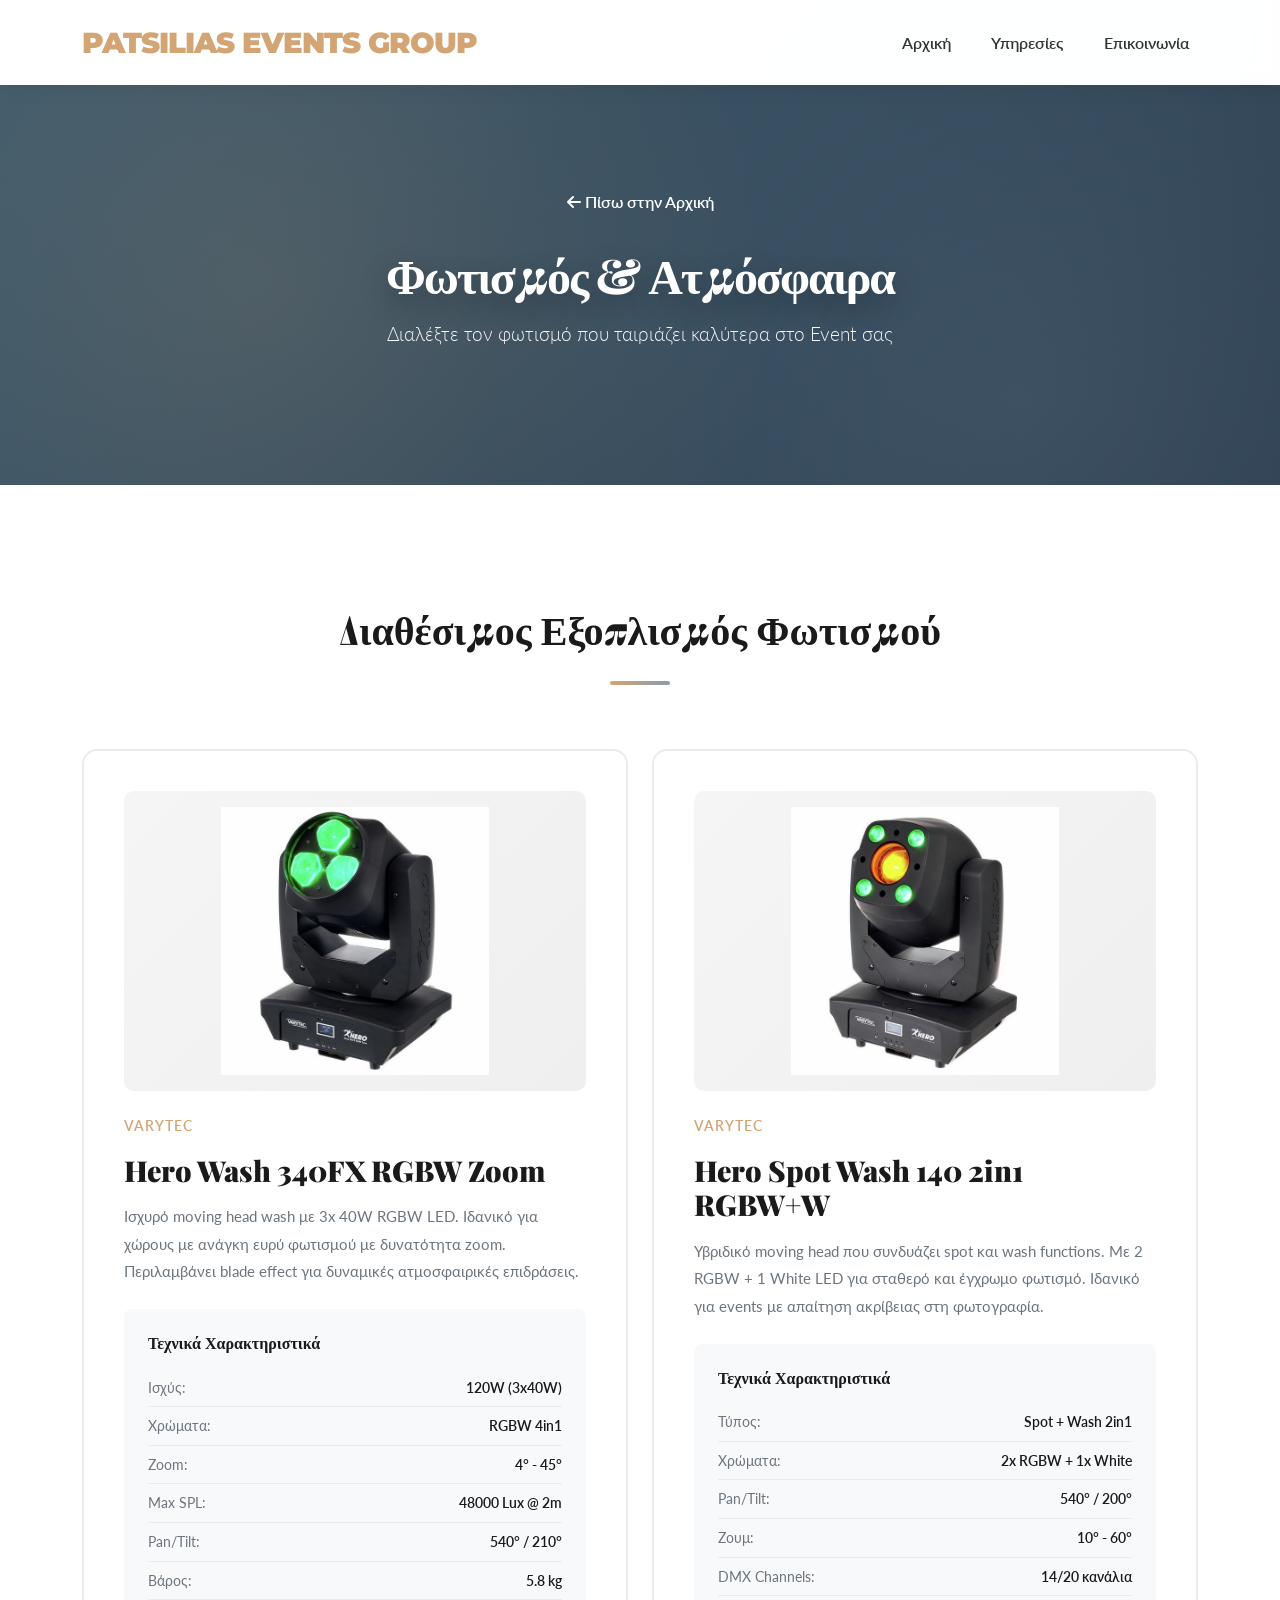
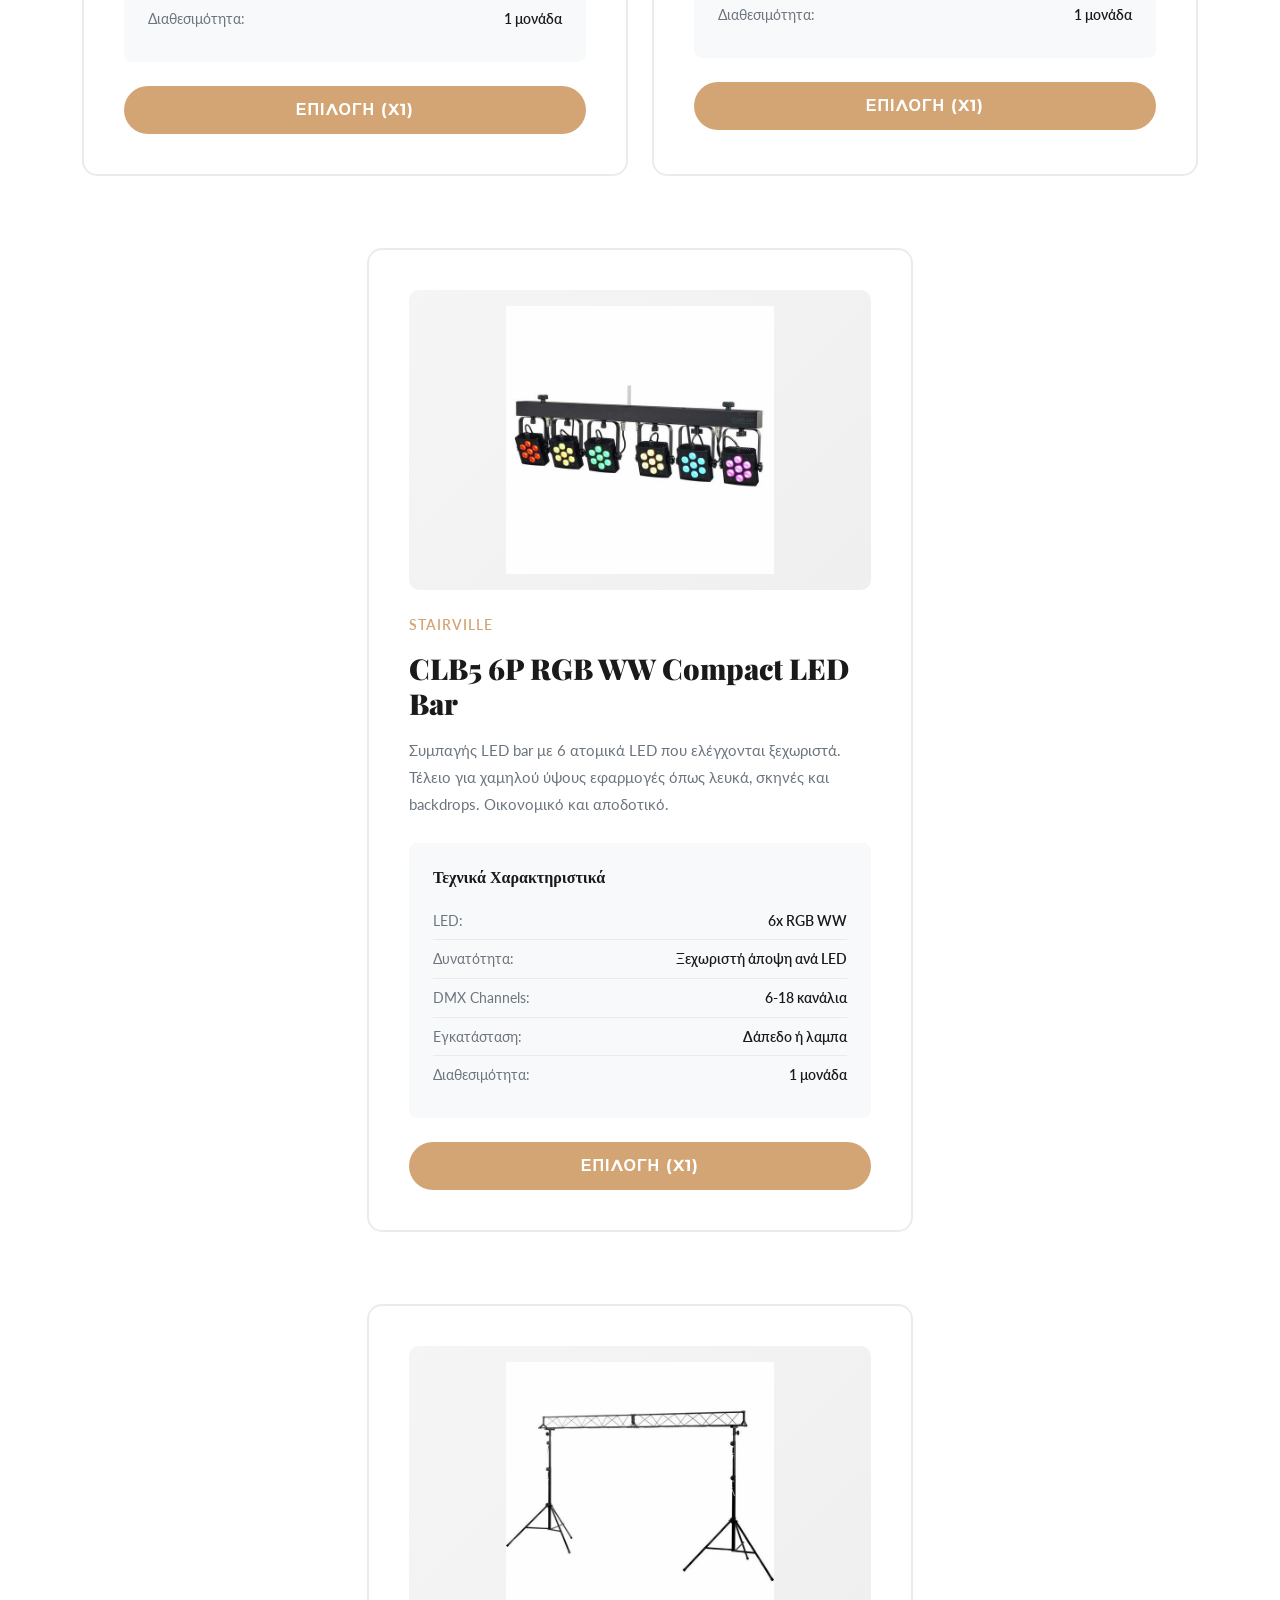
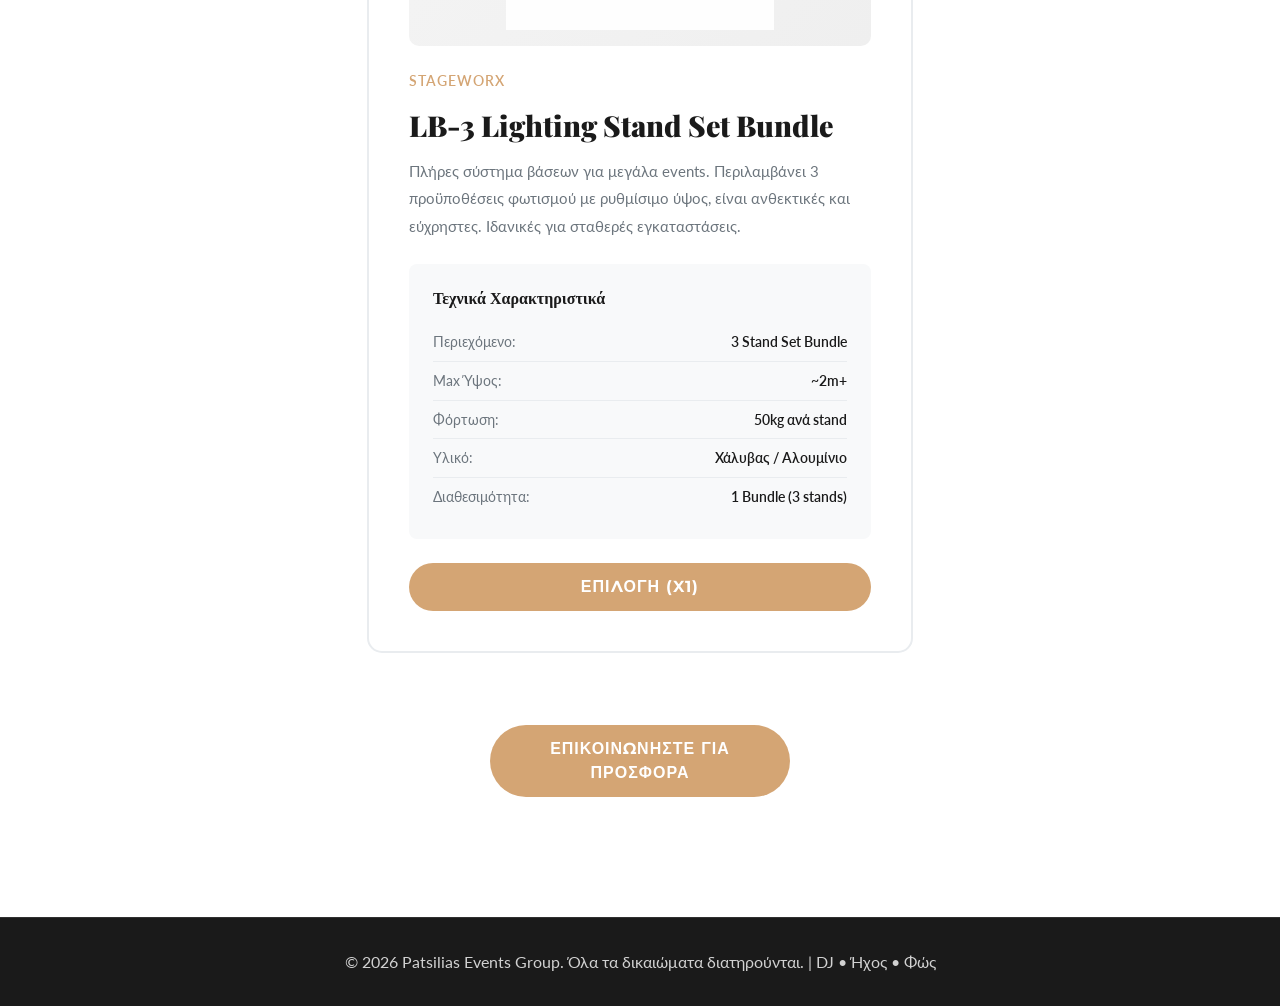
==== lighting_equipment.html @ 84f90153 "Add files via upload" ====
<!DOCTYPE html>
<html lang="el">
<head>
    <meta charset="UTF-8">
    <meta name="viewport" content="width=device-width, initial-scale=1.0">
    <meta name="referrer" content="strict-origin-when-cross-origin">
    <title>Φωτισμός & Ατμόσφαιρα - Patsilias Events Group</title>
    <link href="https://cdnjs.cloudflare.com/ajax/libs/bootstrap/5.3.0/css/bootstrap.min.css" rel="stylesheet">
    <link href="https://cdnjs.cloudflare.com/ajax/libs/font-awesome/6.4.0/css/all.min.css" rel="stylesheet">
    <link href="https://fonts.googleapis.com/css2?family=Playfair+Display:wght@700;900&family=Lato:wght@300;400;600;700&family=Montserrat:wght@600;700&display=swap" rel="stylesheet">
    <style>
        :root {
            --primary: #2c3e50;
            --secondary: #3d5a6c;
            --accent: #d4a574;
            --highlight: #8b9ba8;
            --dark: #1a1a1a;
            --light: #f5f5f5;
        }

        * {
            scroll-behavior: smooth;
        }

        body {
            font-family: 'Lato', sans-serif;
            background: linear-gradient(135deg, #f5f7fa 0%, #c3cfe2 100%);
        }

        h1, h2, h3, h4, h5, h6 {
            font-family: 'Playfair Display', serif;
            font-weight: 900;
        }

        .navbar-brand, .btn-primary-custom, .btn-secondary-custom, .submit-btn {
            font-family: 'Montserrat', sans-serif;
        }

        /* Header */
        .navbar {
            background: rgba(255, 255, 255, 0.95) !important;
            backdrop-filter: blur(10px);
            box-shadow: 0 2px 20px rgba(0, 0, 0, 0.08);
            padding: 1rem 0;
        }

        .navbar-brand {
            font-size: 1.8rem;
            font-weight: 900;
            color: #d4a574;
            letter-spacing: -1px;
        }

        .nav-link {
            font-weight: 600;
            position: relative;
            color: #333 !important;
            margin-left: 1.5rem;
            transition: all 0.3s ease;
        }

        .nav-link::after {
            content: '';
            position: absolute;
            bottom: -5px;
            left: 0;
            width: 0;
            height: 2px;
            background: #d4a574;
            transition: width 0.3s ease;
        }

        .nav-link:hover::after {
            width: 100%;
        }

        /* Hero Section */
        .hero {
            background: linear-gradient(135deg, #3d5a6c 0%, #2c3e50 100%);
            color: white;
            padding: 80px 0;
            position: relative;
            overflow: hidden;
            min-height: 400px;
            display: flex;
            align-items: center;
        }

        .hero::before {
            content: '';
            position: absolute;
            top: 0;
            left: 0;
            width: 100%;
            height: 100%;
            background: 
                radial-gradient(circle at 20% 50%, rgba(212, 165, 116, 0.15) 0%, transparent 50%),
                radial-gradient(circle at 80% 80%, rgba(139, 155, 168, 0.15) 0%, transparent 50%);
            z-index: 1;
        }

        .hero-content {
            position: relative;
            z-index: 2;
        }

        .hero h1 {
            font-size: 3rem;
            font-weight: 900;
            margin-bottom: 1rem;
            letter-spacing: -2px;
            text-shadow: 0 10px 30px rgba(0, 0, 0, 0.3);
            line-height: 1.2;
        }

        .hero p {
            font-size: 1.2rem;
            margin-bottom: 2rem;
            opacity: 0.95;
            font-weight: 300;
        }

        /* Equipment Section */
        .equipment-section {
            padding: 120px 0;
            background: white;
        }

        .section-title {
            text-align: center;
            font-size: 2.5rem;
            font-weight: 900;
            margin-bottom: 4rem;
            color: var(--dark);
            position: relative;
            padding-bottom: 2rem;
        }

        .section-title::after {
            content: '';
            width: 60px;
            height: 4px;
            background: linear-gradient(90deg, #d4a574, #8b9ba8);
            position: absolute;
            bottom: 0;
            left: 50%;
            transform: translateX(-50%);
            border-radius: 2px;
        }

        .equipment-card {
            background: white;
            border: 2px solid #e9ecef;
            border-radius: 15px;
            padding: 2.5rem;
            transition: all 0.3s ease;
            height: 100%;
            cursor: pointer;
            position: relative;
            overflow: hidden;
        }

        .equipment-card::before {
            content: '';
            position: absolute;
            top: -50%;
            right: -50%;
            width: 200px;
            height: 200px;
            background: radial-gradient(circle, rgba(212, 165, 116, 0.1) 0%, transparent 70%);
            border-radius: 50%;
            transition: all 0.3s ease;
        }

        .equipment-card:hover {
            transform: translateY(-10px);
            box-shadow: 0 20px 50px rgba(0, 0, 0, 0.15);
            border-color: #d4a574;
        }

        .equipment-card:hover::before {
            top: -25%;
            right: -25%;
        }

        .equipment-image {
            width: 100%;
            height: 300px;
            background: linear-gradient(135deg, #f5f5f5 0%, #efefef 100%);
            border-radius: 10px;
            margin-bottom: 1.5rem;
            display: flex;
            align-items: center;
            justify-content: center;
            font-size: 4rem;
            color: #d4a574;
        }

        .equipment-card h3 {
            font-size: 1.8rem;
            margin-bottom: 1rem;
            color: var(--dark);
        }

        .equipment-card .model {
            font-size: 0.9rem;
            color: #d4a574;
            font-weight: 600;
            margin-bottom: 1rem;
            text-transform: uppercase;
            letter-spacing: 1px;
        }

        .equipment-card p {
            color: #6c757d;
            line-height: 1.8;
            margin-bottom: 1.5rem;
            font-size: 0.95rem;
        }

        .specs {
            background: #f8f9fa;
            padding: 1.5rem;
            border-radius: 8px;
            margin-bottom: 1.5rem;
        }

        .specs h4 {
            font-size: 1rem;
            margin-bottom: 1rem;
            color: var(--dark);
        }

        .spec-item {
            display: flex;
            justify-content: space-between;
            padding: 0.5rem 0;
            border-bottom: 1px solid #e9ecef;
            font-size: 0.9rem;
        }

        .spec-item:last-child {
            border-bottom: none;
        }

        .spec-label {
            color: #6c757d;
        }

        .spec-value {
            font-weight: 600;
            color: var(--dark);
        }

        .select-btn {
            background: #d4a574;
            color: white !important;
            border: none;
            padding: 12px 30px;
            font-weight: 700;
            border-radius: 50px;
            text-transform: uppercase;
            letter-spacing: 1px;
            width: 100%;
            transition: all 0.3s ease;
            cursor: pointer;
            font-family: 'Montserrat', sans-serif;
            text-decoration: none;
            display: block;
            text-align: center;
        }

        .select-btn:hover {
            transform: translateY(-3px);
            box-shadow: 0 10px 30px rgba(212, 165, 116, 0.4);
            background: #c49360;
            color: white;
        }

        .selected {
            background: #2c3e50;
            color: white;
        }

        .selected:hover {
            background: #1a2534;
            box-shadow: 0 10px 30px rgba(44, 62, 80, 0.4);
        }

        /* Footer */
        footer {
            background: var(--dark);
            color: white;
            text-align: center;
            padding: 2rem 0;
            border-top: 1px solid rgba(255, 255, 255, 0.1);
        }

        footer p {
            opacity: 0.8;
            margin: 0;
        }

        /* Back Button */
        .back-btn {
            display: inline-block;
            color: white;
            text-decoration: none;
            margin-bottom: 2rem;
            font-weight: 600;
            transition: all 0.3s ease;
        }

        .back-btn:hover {
            color: #d4a574;
        }

        .selected-equipment {
            background: #f0f7ff;
            border-left: 4px solid #d4a574;
            padding: 1.5rem;
            border-radius: 8px;
            margin-top: 3rem;
            display: none;
        }

        .selected-equipment.show {
            display: block;
        }

        @media (max-width: 768px) {
            .hero h1 {
                font-size: 2rem;
            }

            .section-title {
                font-size: 2rem;
            }

            .equipment-section {
                padding: 60px 0;
            }
        }
    </style>
</head>
<body>
    <!-- Navigation -->
    <nav class="navbar navbar-expand-lg navbar-light sticky-top">
        <div class="container">
            <a class="navbar-brand" href="patsilias_events_bootstrap.html">PATSILIAS EVENTS GROUP</a>
            <button class="navbar-toggler" type="button" data-bs-toggle="collapse" data-bs-target="#navbarNav">
                <span class="navbar-toggler-icon"></span>
            </button>
            <div class="collapse navbar-collapse" id="navbarNav">
                <ul class="navbar-nav ms-auto">
                    <li class="nav-item">
                        <a class="nav-link" href="patsilias_events_bootstrap.html">Αρχική</a>
                    </li>
                    <li class="nav-item">
                        <a class="nav-link" href="patsilias_events_bootstrap.html#services">Υπηρεσίες</a>
                    </li>
                    <li class="nav-item">
                        <a class="nav-link" href="patsilias_events_bootstrap.html#contact">Επικοινωνία</a>
                    </li>
                </ul>
            </div>
        </div>
    </nav>

    <!-- Hero Section -->
    <section class="hero">
        <div class="container">
            <div class="row align-items-center">
                <div class="col-lg-8 mx-auto hero-content text-center">
                    <a href="patsilias_events_bootstrap.html" class="back-btn">
                        <i class="fas fa-arrow-left"></i> Πίσω στην Αρχική
                    </a>
                    <h1>Φωτισμός & Ατμόσφαιρα</h1>
                    <p>Διαλέξτε τον φωτισμό που ταιριάζει καλύτερα στο Event σας</p>
                </div>
            </div>
        </div>
    </section>

    <!-- Equipment Section -->
    <section class="equipment-section">
        <div class="container">
            <h2 class="section-title">Διαθέσιμος Εξοπλισμός Φωτισμού</h2>
            
            <div class="row">
                <!-- Varytec Hero Wash 340FX -->
                <div class="col-md-6 col-lg-6 mb-4">
                    <div class="equipment-card">
                        <img src="varytec-hero-wash-340fx.jpg" alt="Varytec Hero Wash 340FX RGBW Zoom" style="width: 100%; height: 300px; object-fit: contain; background: linear-gradient(135deg, #f5f5f5 0%, #efefef 100%); border-radius: 10px; margin-bottom: 1.5rem; padding: 1rem; display: flex; align-items: center; justify-content: center;">
                        <div class="model">Varytec</div>
                        <h3>Hero Wash 340FX RGBW Zoom</h3>
                        <p>Ισχυρό moving head wash με 3x 40W RGBW LED. Ιδανικό για χώρους με ανάγκη ευρύ φωτισμού με δυνατότητα zoom. Περιλαμβάνει blade effect για δυναμικές ατμοσφαιρικές επιδράσεις.</p>
                        
                        <div class="specs">
                            <h4>Τεχνικά Χαρακτηριστικά</h4>
                            <div class="spec-item">
                                <span class="spec-label">Ισχύς:</span>
                                <span class="spec-value">120W (3x40W)</span>
                            </div>
                            <div class="spec-item">
                                <span class="spec-label">Χρώματα:</span>
                                <span class="spec-value">RGBW 4in1</span>
                            </div>
                            <div class="spec-item">
                                <span class="spec-label">Zoom:</span>
                                <span class="spec-value">4° - 45°</span>
                            </div>
                            <div class="spec-item">
                                <span class="spec-label">Max SPL:</span>
                                <span class="spec-value">48000 Lux @ 2m</span>
                            </div>
                            <div class="spec-item">
                                <span class="spec-label">Pan/Tilt:</span>
                                <span class="spec-value">540° / 210°</span>
                            </div>
                            <div class="spec-item">
                                <span class="spec-label">Βάρος:</span>
                                <span class="spec-value">5.8 kg</span>
                            </div>
                            <div class="spec-item">
                                <span class="spec-label">Διαθεσιμότητα:</span>
                                <span class="spec-value">1 μονάδα</span>
                            </div>
                        </div>
                        
                        <button class="select-btn equipment-select" data-equipment="Varytec Hero Wash 340FX RGBW Zoom" data-quantity="1">
                            Επιλογή (x1)
                        </button>
                    </div>
                </div>

                <!-- Varytec Hero Spot Wash 140 -->
                <div class="col-md-6 col-lg-6 mb-4">
                    <div class="equipment-card">
                        <img src="varytec-hero-spot-wash-140.jpg" alt="Varytec Hero Spot Wash 140 2in1 RGBW+W" style="width: 100%; height: 300px; object-fit: contain; background: linear-gradient(135deg, #f5f5f5 0%, #efefef 100%); border-radius: 10px; margin-bottom: 1.5rem; padding: 1rem; display: flex; align-items: center; justify-content: center;">
                        <div class="model">Varytec</div>
                        <h3>Hero Spot Wash 140 2in1 RGBW+W</h3>
                        <p>Υβριδικό moving head που συνδυάζει spot και wash functions. Με 2 RGBW + 1 White LED για σταθερό και έγχρωμο φωτισμό. Ιδανικό για events με απαίτηση ακρίβειας στη φωτογραφία.</p>
                        
                        <div class="specs">
                            <h4>Τεχνικά Χαρακτηριστικά</h4>
                            <div class="spec-item">
                                <span class="spec-label">Τύπος:</span>
                                <span class="spec-value">Spot + Wash 2in1</span>
                            </div>
                            <div class="spec-item">
                                <span class="spec-label">Χρώματα:</span>
                                <span class="spec-value">2x RGBW + 1x White</span>
                            </div>
                            <div class="spec-item">
                                <span class="spec-label">Pan/Tilt:</span>
                                <span class="spec-value">540° / 200°</span>
                            </div>
                            <div class="spec-item">
                                <span class="spec-label">Ζουμ:</span>
                                <span class="spec-value">10° - 60°</span>
                            </div>
                            <div class="spec-item">
                                <span class="spec-label">DMX Channels:</span>
                                <span class="spec-value">14/20 κανάλια</span>
                            </div>
                            <div class="spec-item">
                                <span class="spec-label">Διαθεσιμότητα:</span>
                                <span class="spec-value">1 μονάδα</span>
                            </div>
                        </div>
                        
                        <button class="select-btn equipment-select" data-equipment="Varytec Hero Spot Wash 140 2in1 RGBW+W" data-quantity="1">
                            Επιλογή (x1)
                        </button>
                    </div>
                </div>
            </div>

            <!-- LED Bar -->
            <div class="row mt-5">
                <div class="col-md-6 col-lg-6 mb-4 mx-auto">
                    <div class="equipment-card">
                        <img src="stairville-clb5-led-bar.jpg" alt="Stairville CLB5 6P RGB WW Compact LED Bar" style="width: 100%; height: 300px; object-fit: contain; background: linear-gradient(135deg, #f5f5f5 0%, #efefef 100%); border-radius: 10px; margin-bottom: 1.5rem; padding: 1rem; display: flex; align-items: center; justify-content: center;">
                        <div class="model">Stairville</div>
                        <h3>CLB5 6P RGB WW Compact LED Bar</h3>
                        <p>Συμπαγής LED bar με 6 ατομικά LED που ελέγχονται ξεχωριστά. Τέλειο για χαμηλού ύψους εφαρμογές όπως λευκά, σκηνές και backdrops. Οικονομικό και αποδοτικό.</p>
                        
                        <div class="specs">
                            <h4>Τεχνικά Χαρακτηριστικά</h4>
                            <div class="spec-item">
                                <span class="spec-label">LED:</span>
                                <span class="spec-value">6x RGB WW</span>
                            </div>
                            <div class="spec-item">
                                <span class="spec-label">Δυνατότητα:</span>
                                <span class="spec-value">Ξεχωριστή άποψη ανά LED</span>
                            </div>
                            <div class="spec-item">
                                <span class="spec-label">DMX Channels:</span>
                                <span class="spec-value">6-18 κανάλια</span>
                            </div>
                            <div class="spec-item">
                                <span class="spec-label">Εγκατάσταση:</span>
                                <span class="spec-value">Δάπεδο ή λαμπα</span>
                            </div>
                            <div class="spec-item">
                                <span class="spec-label">Διαθεσιμότητα:</span>
                                <span class="spec-value">1 μονάδα</span>
                            </div>
                        </div>
                        
                        <button class="select-btn equipment-select" data-equipment="Stairville CLB5 6P RGB WW Compact LED Bar" data-quantity="1">
                            Επιλογή (x1)
                        </button>
                    </div>
                </div>
            </div>

            <!-- Lighting Stand -->
            <div class="row mt-5">
                <div class="col-md-6 col-lg-6 mb-4 mx-auto">
                    <div class="equipment-card">
                        <img src="stageworx-lb3-lighting-stand.jpg" alt="Stageworx LB-3 Lighting Stand Set Bundle" style="width: 100%; height: 300px; object-fit: contain; background: linear-gradient(135deg, #f5f5f5 0%, #efefef 100%); border-radius: 10px; margin-bottom: 1.5rem; padding: 1rem; display: flex; align-items: center; justify-content: center;">
                        <div class="model">Stageworx</div>
                        <h3>LB-3 Lighting Stand Set Bundle</h3>
                        <p>Πλήρες σύστημα βάσεων για μεγάλα events. Περιλαμβάνει 3 προϋποθέσεις φωτισμού με ρυθμίσιμο ύψος, είναι ανθεκτικές και εύχρηστες. Ιδανικές για σταθερές εγκαταστάσεις.</p>
                        
                        <div class="specs">
                            <h4>Τεχνικά Χαρακτηριστικά</h4>
                            <div class="spec-item">
                                <span class="spec-label">Περιεχόμενο:</span>
                                <span class="spec-value">3 Stand Set Bundle</span>
                            </div>
                            <div class="spec-item">
                                <span class="spec-label">Max Ύψος:</span>
                                <span class="spec-value">~2m+</span>
                            </div>
                            <div class="spec-item">
                                <span class="spec-label">Φόρτωση:</span>
                                <span class="spec-value">50kg ανά stand</span>
                            </div>
                            <div class="spec-item">
                                <span class="spec-label">Υλικό:</span>
                                <span class="spec-value">Χάλυβας / Αλουμίνιο</span>
                            </div>
                            <div class="spec-item">
                                <span class="spec-label">Διαθεσιμότητα:</span>
                                <span class="spec-value">1 Bundle (3 stands)</span>
                            </div>
                        </div>
                        
                        <button class="select-btn equipment-select" data-equipment="Stageworx LB-3 Lighting Stand Set Bundle" data-quantity="1">
                            Επιλογή (x1)
                        </button>
                    </div>
                </div>
            </div>

            <!-- Selected Equipment Summary -->
            <div class="selected-equipment" id="selectedEquipmentBox">
                <h4>Επιλεγμένος Εξοπλισμός:</h4>
                <div id="selectedList"></div>
                <p class="mt-3 mb-0" style="font-size: 0.9rem; opacity: 0.8;">
                    💡 Έχετε επιλέξει τον εξοπλισμό φωτισμού σας. Επικοινωνήστε μαζί μας για περισσότερες λεπτομέρειες και προσφορά.
                </p>
            </div>

            <div class="text-center mt-5">
                <a href="patsilias_events_bootstrap.html#contact" class="select-btn" style="max-width: 300px; margin: 0 auto;">
                    Επικοινωνήστε για Προσφορά
                </a>
            </div>
        </div>
    </section>

    <!-- Footer -->
    <footer>
        <div class="container">
            <p>&copy; 2026 Patsilias Events Group. Όλα τα δικαιώματα διατηρούνται. | DJ • Ήχος • Φώς</p>
        </div>
    </footer>

    <script src="https://cdnjs.cloudflare.com/ajax/libs/bootstrap/5.3.0/js/bootstrap.bundle.min.js"></script>
    <script>
        const selectedEquipment = {};
        const selectedBox = document.getElementById('selectedEquipmentBox');
        const selectedList = document.getElementById('selectedList');

        document.querySelectorAll('.equipment-select').forEach(button => {
            button.addEventListener('click', function() {
                const equipment = this.getAttribute('data-equipment');
                const quantity = this.getAttribute('data-quantity');

                if (selectedEquipment[equipment]) {
                    delete selectedEquipment[equipment];
                    this.classList.remove('selected');
                } else {
                    selectedEquipment[equipment] = quantity;
                    this.classList.add('selected');
                }

                updateSelectedList();
            });
        });

        function updateSelectedList() {
            if (Object.keys(selectedEquipment).length === 0) {
                selectedBox.classList.remove('show');
                return;
            }

            selectedBox.classList.add('show');
            selectedList.innerHTML = Object.keys(selectedEquipment)
                .map(equipment => `<p style="margin: 0.5rem 0;">✓ ${equipment} (x${selectedEquipment[equipment]})</p>`)
                .join('');
        }
    </script>
</body>
</html>
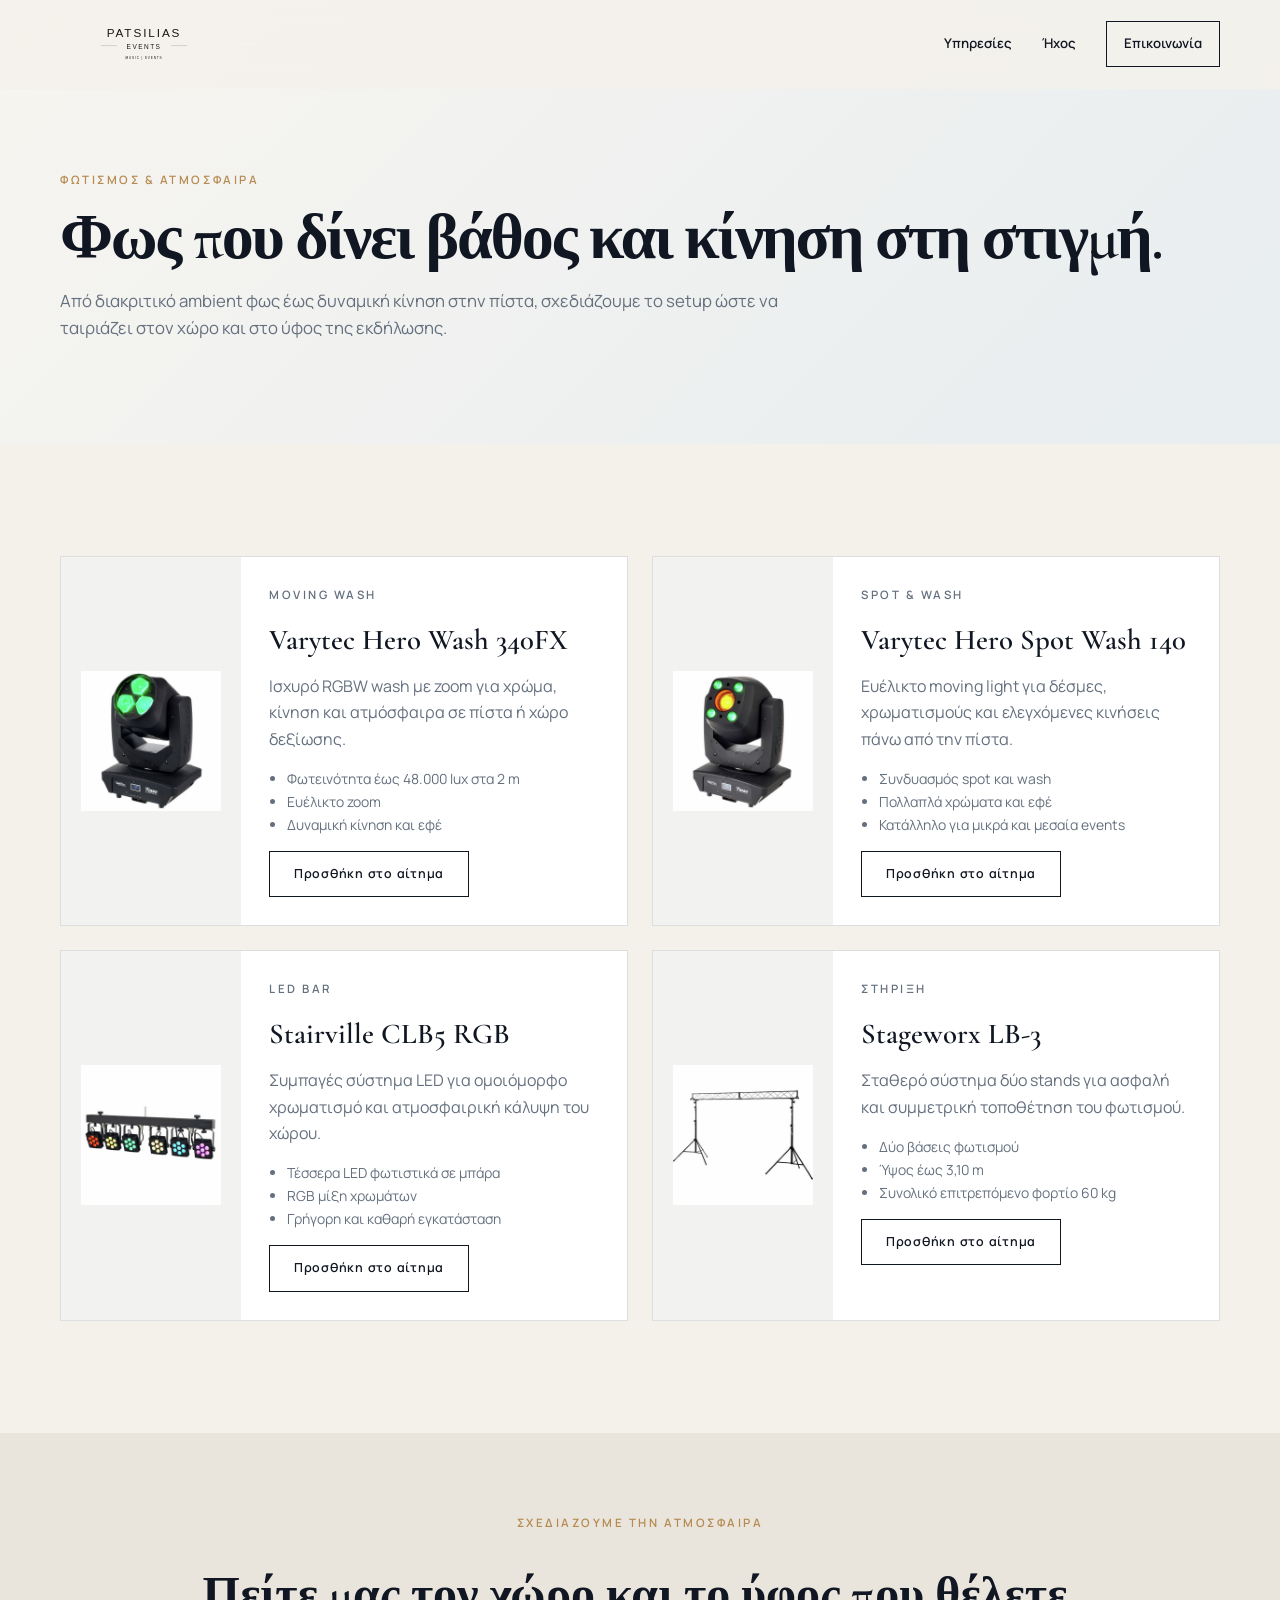
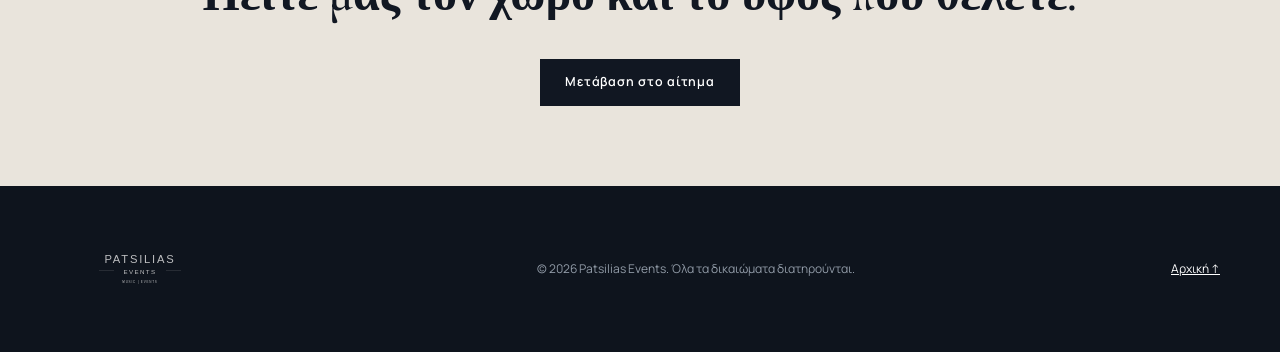
==== commit 7c40b6e5: "Restore redesigned production site" ====
--- a/lighting_equipment.html
+++ b/lighting_equipment.html
@@ -1,620 +1,12 @@
-<!DOCTYPE html>
-<html lang="el">
-<head>
-    <meta charset="UTF-8">
-    <meta name="viewport" content="width=device-width, initial-scale=1.0">
-    <meta name="referrer" content="strict-origin-when-cross-origin">
-    <title>Φωτισμός & Ατμόσφαιρα - Patsilias Events Group</title>
-    <link href="https://cdnjs.cloudflare.com/ajax/libs/bootstrap/5.3.0/css/bootstrap.min.css" rel="stylesheet">
-    <link href="https://cdnjs.cloudflare.com/ajax/libs/font-awesome/6.4.0/css/all.min.css" rel="stylesheet">
-    <link href="https://fonts.googleapis.com/css2?family=Playfair+Display:wght@700;900&family=Lato:wght@300;400;600;700&family=Montserrat:wght@600;700&display=swap" rel="stylesheet">
-    <style>
-        :root {
-            --primary: #2c3e50;
-            --secondary: #3d5a6c;
-            --accent: #d4a574;
-            --highlight: #8b9ba8;
-            --dark: #1a1a1a;
-            --light: #f5f5f5;
-        }
-
-        * {
-            scroll-behavior: smooth;
-        }
-
-        body {
-            font-family: 'Lato', sans-serif;
-            background: linear-gradient(135deg, #f5f7fa 0%, #c3cfe2 100%);
-        }
-
-        h1, h2, h3, h4, h5, h6 {
-            font-family: 'Playfair Display', serif;
-            font-weight: 900;
-        }
-
-        .navbar-brand, .btn-primary-custom, .btn-secondary-custom, .submit-btn {
-            font-family: 'Montserrat', sans-serif;
-        }
-
-        /* Header */
-        .navbar {
-            background: rgba(255, 255, 255, 0.95) !important;
-            backdrop-filter: blur(10px);
-            box-shadow: 0 2px 20px rgba(0, 0, 0, 0.08);
-            padding: 1rem 0;
-        }
-
-        .navbar-brand {
-            font-size: 1.8rem;
-            font-weight: 900;
-            color: #d4a574;
-            letter-spacing: -1px;
-        }
-
-        .nav-link {
-            font-weight: 600;
-            position: relative;
-            color: #333 !important;
-            margin-left: 1.5rem;
-            transition: all 0.3s ease;
-        }
-
-        .nav-link::after {
-            content: '';
-            position: absolute;
-            bottom: -5px;
-            left: 0;
-            width: 0;
-            height: 2px;
-            background: #d4a574;
-            transition: width 0.3s ease;
-        }
-
-        .nav-link:hover::after {
-            width: 100%;
-        }
-
-        /* Hero Section */
-        .hero {
-            background: linear-gradient(135deg, #3d5a6c 0%, #2c3e50 100%);
-            color: white;
-            padding: 80px 0;
-            position: relative;
-            overflow: hidden;
-            min-height: 400px;
-            display: flex;
-            align-items: center;
-        }
-
-        .hero::before {
-            content: '';
-            position: absolute;
-            top: 0;
-            left: 0;
-            width: 100%;
-            height: 100%;
-            background: 
-                radial-gradient(circle at 20% 50%, rgba(212, 165, 116, 0.15) 0%, transparent 50%),
-                radial-gradient(circle at 80% 80%, rgba(139, 155, 168, 0.15) 0%, transparent 50%);
-            z-index: 1;
-        }
-
-        .hero-content {
-            position: relative;
-            z-index: 2;
-        }
-
-        .hero h1 {
-            font-size: 3rem;
-            font-weight: 900;
-            margin-bottom: 1rem;
-            letter-spacing: -2px;
-            text-shadow: 0 10px 30px rgba(0, 0, 0, 0.3);
-            line-height: 1.2;
-        }
-
-        .hero p {
-            font-size: 1.2rem;
-            margin-bottom: 2rem;
-            opacity: 0.95;
-            font-weight: 300;
-        }
-
-        /* Equipment Section */
-        .equipment-section {
-            padding: 120px 0;
-            background: white;
-        }
-
-        .section-title {
-            text-align: center;
-            font-size: 2.5rem;
-            font-weight: 900;
-            margin-bottom: 4rem;
-            color: var(--dark);
-            position: relative;
-            padding-bottom: 2rem;
-        }
-
-        .section-title::after {
-            content: '';
-            width: 60px;
-            height: 4px;
-            background: linear-gradient(90deg, #d4a574, #8b9ba8);
-            position: absolute;
-            bottom: 0;
-            left: 50%;
-            transform: translateX(-50%);
-            border-radius: 2px;
-        }
-
-        .equipment-card {
-            background: white;
-            border: 2px solid #e9ecef;
-            border-radius: 15px;
-            padding: 2.5rem;
-            transition: all 0.3s ease;
-            height: 100%;
-            cursor: pointer;
-            position: relative;
-            overflow: hidden;
-        }
-
-        .equipment-card::before {
-            content: '';
-            position: absolute;
-            top: -50%;
-            right: -50%;
-            width: 200px;
-            height: 200px;
-            background: radial-gradient(circle, rgba(212, 165, 116, 0.1) 0%, transparent 70%);
-            border-radius: 50%;
-            transition: all 0.3s ease;
-        }
-
-        .equipment-card:hover {
-            transform: translateY(-10px);
-            box-shadow: 0 20px 50px rgba(0, 0, 0, 0.15);
-            border-color: #d4a574;
-        }
-
-        .equipment-card:hover::before {
-            top: -25%;
-            right: -25%;
-        }
-
-        .equipment-image {
-            width: 100%;
-            height: 300px;
-            background: linear-gradient(135deg, #f5f5f5 0%, #efefef 100%);
-            border-radius: 10px;
-            margin-bottom: 1.5rem;
-            display: flex;
-            align-items: center;
-            justify-content: center;
-            font-size: 4rem;
-            color: #d4a574;
-        }
-
-        .equipment-card h3 {
-            font-size: 1.8rem;
-            margin-bottom: 1rem;
-            color: var(--dark);
-        }
-
-        .equipment-card .model {
-            font-size: 0.9rem;
-            color: #d4a574;
-            font-weight: 600;
-            margin-bottom: 1rem;
-            text-transform: uppercase;
-            letter-spacing: 1px;
-        }
-
-        .equipment-card p {
-            color: #6c757d;
-            line-height: 1.8;
-            margin-bottom: 1.5rem;
-            font-size: 0.95rem;
-        }
-
-        .specs {
-            background: #f8f9fa;
-            padding: 1.5rem;
-            border-radius: 8px;
-            margin-bottom: 1.5rem;
-        }
-
-        .specs h4 {
-            font-size: 1rem;
-            margin-bottom: 1rem;
-            color: var(--dark);
-        }
-
-        .spec-item {
-            display: flex;
-            justify-content: space-between;
-            padding: 0.5rem 0;
-            border-bottom: 1px solid #e9ecef;
-            font-size: 0.9rem;
-        }
-
-        .spec-item:last-child {
-            border-bottom: none;
-        }
-
-        .spec-label {
-            color: #6c757d;
-        }
-
-        .spec-value {
-            font-weight: 600;
-            color: var(--dark);
-        }
-
-        .select-btn {
-            background: #d4a574;
-            color: white !important;
-            border: none;
-            padding: 12px 30px;
-            font-weight: 700;
-            border-radius: 50px;
-            text-transform: uppercase;
-            letter-spacing: 1px;
-            width: 100%;
-            transition: all 0.3s ease;
-            cursor: pointer;
-            font-family: 'Montserrat', sans-serif;
-            text-decoration: none;
-            display: block;
-            text-align: center;
-        }
-
-        .select-btn:hover {
-            transform: translateY(-3px);
-            box-shadow: 0 10px 30px rgba(212, 165, 116, 0.4);
-            background: #c49360;
-            color: white;
-        }
-
-        .selected {
-            background: #2c3e50;
-            color: white;
-        }
-
-        .selected:hover {
-            background: #1a2534;
-            box-shadow: 0 10px 30px rgba(44, 62, 80, 0.4);
-        }
-
-        /* Footer */
-        footer {
-            background: var(--dark);
-            color: white;
-            text-align: center;
-            padding: 2rem 0;
-            border-top: 1px solid rgba(255, 255, 255, 0.1);
-        }
-
-        footer p {
-            opacity: 0.8;
-            margin: 0;
-        }
-
-        /* Back Button */
-        .back-btn {
-            display: inline-block;
-            color: white;
-            text-decoration: none;
-            margin-bottom: 2rem;
-            font-weight: 600;
-            transition: all 0.3s ease;
-        }
-
-        .back-btn:hover {
-            color: #d4a574;
-        }
-
-        .selected-equipment {
-            background: #f0f7ff;
-            border-left: 4px solid #d4a574;
-            padding: 1.5rem;
-            border-radius: 8px;
-            margin-top: 3rem;
-            display: none;
-        }
-
-        .selected-equipment.show {
-            display: block;
-        }
-
-        @media (max-width: 768px) {
-            .hero h1 {
-                font-size: 2rem;
-            }
-
-            .section-title {
-                font-size: 2rem;
-            }
-
-            .equipment-section {
-                padding: 60px 0;
-            }
-        }
-    </style>
-</head>
-<body>
-    <!-- Navigation -->
-    <nav class="navbar navbar-expand-lg navbar-light sticky-top">
-        <div class="container">
-            <a class="navbar-brand" href="patsilias_events_bootstrap.html">PATSILIAS EVENTS GROUP</a>
-            <button class="navbar-toggler" type="button" data-bs-toggle="collapse" data-bs-target="#navbarNav">
-                <span class="navbar-toggler-icon"></span>
-            </button>
-            <div class="collapse navbar-collapse" id="navbarNav">
-                <ul class="navbar-nav ms-auto">
-                    <li class="nav-item">
-                        <a class="nav-link" href="patsilias_events_bootstrap.html">Αρχική</a>
-                    </li>
-                    <li class="nav-item">
-                        <a class="nav-link" href="patsilias_events_bootstrap.html#services">Υπηρεσίες</a>
-                    </li>
-                    <li class="nav-item">
-                        <a class="nav-link" href="patsilias_events_bootstrap.html#contact">Επικοινωνία</a>
-                    </li>
-                </ul>
-            </div>
-        </div>
-    </nav>
-
-    <!-- Hero Section -->
-    <section class="hero">
-        <div class="container">
-            <div class="row align-items-center">
-                <div class="col-lg-8 mx-auto hero-content text-center">
-                    <a href="patsilias_events_bootstrap.html" class="back-btn">
-                        <i class="fas fa-arrow-left"></i> Πίσω στην Αρχική
-                    </a>
-                    <h1>Φωτισμός & Ατμόσφαιρα</h1>
-                    <p>Διαλέξτε τον φωτισμό που ταιριάζει καλύτερα στο Event σας</p>
-                </div>
-            </div>
-        </div>
-    </section>
-
-    <!-- Equipment Section -->
-    <section class="equipment-section">
-        <div class="container">
-            <h2 class="section-title">Διαθέσιμος Εξοπλισμός Φωτισμού</h2>
-            
-            <div class="row">
-                <!-- Varytec Hero Wash 340FX -->
-                <div class="col-md-6 col-lg-6 mb-4">
-                    <div class="equipment-card">
-                        <img src="varytec-hero-wash-340fx.jpg" alt="Varytec Hero Wash 340FX RGBW Zoom" style="width: 100%; height: 300px; object-fit: contain; background: linear-gradient(135deg, #f5f5f5 0%, #efefef 100%); border-radius: 10px; margin-bottom: 1.5rem; padding: 1rem; display: flex; align-items: center; justify-content: center;">
-                        <div class="model">Varytec</div>
-                        <h3>Hero Wash 340FX RGBW Zoom</h3>
-                        <p>Ισχυρό moving head wash με 3x 40W RGBW LED. Ιδανικό για χώρους με ανάγκη ευρύ φωτισμού με δυνατότητα zoom. Περιλαμβάνει blade effect για δυναμικές ατμοσφαιρικές επιδράσεις.</p>
-                        
-                        <div class="specs">
-                            <h4>Τεχνικά Χαρακτηριστικά</h4>
-                            <div class="spec-item">
-                                <span class="spec-label">Ισχύς:</span>
-                                <span class="spec-value">120W (3x40W)</span>
-                            </div>
-                            <div class="spec-item">
-                                <span class="spec-label">Χρώματα:</span>
-                                <span class="spec-value">RGBW 4in1</span>
-                            </div>
-                            <div class="spec-item">
-                                <span class="spec-label">Zoom:</span>
-                                <span class="spec-value">4° - 45°</span>
-                            </div>
-                            <div class="spec-item">
-                                <span class="spec-label">Max SPL:</span>
-                                <span class="spec-value">48000 Lux @ 2m</span>
-                            </div>
-                            <div class="spec-item">
-                                <span class="spec-label">Pan/Tilt:</span>
-                                <span class="spec-value">540° / 210°</span>
-                            </div>
-                            <div class="spec-item">
-                                <span class="spec-label">Βάρος:</span>
-                                <span class="spec-value">5.8 kg</span>
-                            </div>
-                            <div class="spec-item">
-                                <span class="spec-label">Διαθεσιμότητα:</span>
-                                <span class="spec-value">1 μονάδα</span>
-                            </div>
-                        </div>
-                        
-                        <button class="select-btn equipment-select" data-equipment="Varytec Hero Wash 340FX RGBW Zoom" data-quantity="1">
-                            Επιλογή (x1)
-                        </button>
-                    </div>
-                </div>
-
-                <!-- Varytec Hero Spot Wash 140 -->
-                <div class="col-md-6 col-lg-6 mb-4">
-                    <div class="equipment-card">
-                        <img src="varytec-hero-spot-wash-140.jpg" alt="Varytec Hero Spot Wash 140 2in1 RGBW+W" style="width: 100%; height: 300px; object-fit: contain; background: linear-gradient(135deg, #f5f5f5 0%, #efefef 100%); border-radius: 10px; margin-bottom: 1.5rem; padding: 1rem; display: flex; align-items: center; justify-content: center;">
-                        <div class="model">Varytec</div>
-                        <h3>Hero Spot Wash 140 2in1 RGBW+W</h3>
-                        <p>Υβριδικό moving head που συνδυάζει spot και wash functions. Με 2 RGBW + 1 White LED για σταθερό και έγχρωμο φωτισμό. Ιδανικό για events με απαίτηση ακρίβειας στη φωτογραφία.</p>
-                        
-                        <div class="specs">
-                            <h4>Τεχνικά Χαρακτηριστικά</h4>
-                            <div class="spec-item">
-                                <span class="spec-label">Τύπος:</span>
-                                <span class="spec-value">Spot + Wash 2in1</span>
-                            </div>
-                            <div class="spec-item">
-                                <span class="spec-label">Χρώματα:</span>
-                                <span class="spec-value">2x RGBW + 1x White</span>
-                            </div>
-                            <div class="spec-item">
-                                <span class="spec-label">Pan/Tilt:</span>
-                                <span class="spec-value">540° / 200°</span>
-                            </div>
-                            <div class="spec-item">
-                                <span class="spec-label">Ζουμ:</span>
-                                <span class="spec-value">10° - 60°</span>
-                            </div>
-                            <div class="spec-item">
-                                <span class="spec-label">DMX Channels:</span>
-                                <span class="spec-value">14/20 κανάλια</span>
-                            </div>
-                            <div class="spec-item">
-                                <span class="spec-label">Διαθεσιμότητα:</span>
-                                <span class="spec-value">1 μονάδα</span>
-                            </div>
-                        </div>
-                        
-                        <button class="select-btn equipment-select" data-equipment="Varytec Hero Spot Wash 140 2in1 RGBW+W" data-quantity="1">
-                            Επιλογή (x1)
-                        </button>
-                    </div>
-                </div>
-            </div>
-
-            <!-- LED Bar -->
-            <div class="row mt-5">
-                <div class="col-md-6 col-lg-6 mb-4 mx-auto">
-                    <div class="equipment-card">
-                        <img src="stairville-clb5-led-bar.jpg" alt="Stairville CLB5 6P RGB WW Compact LED Bar" style="width: 100%; height: 300px; object-fit: contain; background: linear-gradient(135deg, #f5f5f5 0%, #efefef 100%); border-radius: 10px; margin-bottom: 1.5rem; padding: 1rem; display: flex; align-items: center; justify-content: center;">
-                        <div class="model">Stairville</div>
-                        <h3>CLB5 6P RGB WW Compact LED Bar</h3>
-                        <p>Συμπαγής LED bar με 6 ατομικά LED που ελέγχονται ξεχωριστά. Τέλειο για χαμηλού ύψους εφαρμογές όπως λευκά, σκηνές και backdrops. Οικονομικό και αποδοτικό.</p>
-                        
-                        <div class="specs">
-                            <h4>Τεχνικά Χαρακτηριστικά</h4>
-                            <div class="spec-item">
-                                <span class="spec-label">LED:</span>
-                                <span class="spec-value">6x RGB WW</span>
-                            </div>
-                            <div class="spec-item">
-                                <span class="spec-label">Δυνατότητα:</span>
-                                <span class="spec-value">Ξεχωριστή άποψη ανά LED</span>
-                            </div>
-                            <div class="spec-item">
-                                <span class="spec-label">DMX Channels:</span>
-                                <span class="spec-value">6-18 κανάλια</span>
-                            </div>
-                            <div class="spec-item">
-                                <span class="spec-label">Εγκατάσταση:</span>
-                                <span class="spec-value">Δάπεδο ή λαμπα</span>
-                            </div>
-                            <div class="spec-item">
-                                <span class="spec-label">Διαθεσιμότητα:</span>
-                                <span class="spec-value">1 μονάδα</span>
-                            </div>
-                        </div>
-                        
-                        <button class="select-btn equipment-select" data-equipment="Stairville CLB5 6P RGB WW Compact LED Bar" data-quantity="1">
-                            Επιλογή (x1)
-                        </button>
-                    </div>
-                </div>
-            </div>
-
-            <!-- Lighting Stand -->
-            <div class="row mt-5">
-                <div class="col-md-6 col-lg-6 mb-4 mx-auto">
-                    <div class="equipment-card">
-                        <img src="stageworx-lb3-lighting-stand.jpg" alt="Stageworx LB-3 Lighting Stand Set Bundle" style="width: 100%; height: 300px; object-fit: contain; background: linear-gradient(135deg, #f5f5f5 0%, #efefef 100%); border-radius: 10px; margin-bottom: 1.5rem; padding: 1rem; display: flex; align-items: center; justify-content: center;">
-                        <div class="model">Stageworx</div>
-                        <h3>LB-3 Lighting Stand Set Bundle</h3>
-                        <p>Πλήρες σύστημα βάσεων για μεγάλα events. Περιλαμβάνει 3 προϋποθέσεις φωτισμού με ρυθμίσιμο ύψος, είναι ανθεκτικές και εύχρηστες. Ιδανικές για σταθερές εγκαταστάσεις.</p>
-                        
-                        <div class="specs">
-                            <h4>Τεχνικά Χαρακτηριστικά</h4>
-                            <div class="spec-item">
-                                <span class="spec-label">Περιεχόμενο:</span>
-                                <span class="spec-value">3 Stand Set Bundle</span>
-                            </div>
-                            <div class="spec-item">
-                                <span class="spec-label">Max Ύψος:</span>
-                                <span class="spec-value">~2m+</span>
-                            </div>
-                            <div class="spec-item">
-                                <span class="spec-label">Φόρτωση:</span>
-                                <span class="spec-value">50kg ανά stand</span>
-                            </div>
-                            <div class="spec-item">
-                                <span class="spec-label">Υλικό:</span>
-                                <span class="spec-value">Χάλυβας / Αλουμίνιο</span>
-                            </div>
-                            <div class="spec-item">
-                                <span class="spec-label">Διαθεσιμότητα:</span>
-                                <span class="spec-value">1 Bundle (3 stands)</span>
-                            </div>
-                        </div>
-                        
-                        <button class="select-btn equipment-select" data-equipment="Stageworx LB-3 Lighting Stand Set Bundle" data-quantity="1">
-                            Επιλογή (x1)
-                        </button>
-                    </div>
-                </div>
-            </div>
-
-            <!-- Selected Equipment Summary -->
-            <div class="selected-equipment" id="selectedEquipmentBox">
-                <h4>Επιλεγμένος Εξοπλισμός:</h4>
-                <div id="selectedList"></div>
-                <p class="mt-3 mb-0" style="font-size: 0.9rem; opacity: 0.8;">
-                    💡 Έχετε επιλέξει τον εξοπλισμό φωτισμού σας. Επικοινωνήστε μαζί μας για περισσότερες λεπτομέρειες και προσφορά.
-                </p>
-            </div>
-
-            <div class="text-center mt-5">
-                <a href="patsilias_events_bootstrap.html#contact" class="select-btn" style="max-width: 300px; margin: 0 auto;">
-                    Επικοινωνήστε για Προσφορά
-                </a>
-            </div>
-        </div>
-    </section>
-
-    <!-- Footer -->
-    <footer>
-        <div class="container">
-            <p>&copy; 2026 Patsilias Events Group. Όλα τα δικαιώματα διατηρούνται. | DJ • Ήχος • Φώς</p>
-        </div>
-    </footer>
-
-    <script src="https://cdnjs.cloudflare.com/ajax/libs/bootstrap/5.3.0/js/bootstrap.bundle.min.js"></script>
-    <script>
-        const selectedEquipment = {};
-        const selectedBox = document.getElementById('selectedEquipmentBox');
-        const selectedList = document.getElementById('selectedList');
-
-        document.querySelectorAll('.equipment-select').forEach(button => {
-            button.addEventListener('click', function() {
-                const equipment = this.getAttribute('data-equipment');
-                const quantity = this.getAttribute('data-quantity');
-
-                if (selectedEquipment[equipment]) {
-                    delete selectedEquipment[equipment];
-                    this.classList.remove('selected');
-                } else {
-                    selectedEquipment[equipment] = quantity;
-                    this.classList.add('selected');
-                }
-
-                updateSelectedList();
-            });
-        });
-
-        function updateSelectedList() {
-            if (Object.keys(selectedEquipment).length === 0) {
-                selectedBox.classList.remove('show');
-                return;
-            }
-
-            selectedBox.classList.add('show');
-            selectedList.innerHTML = Object.keys(selectedEquipment)
-                .map(equipment => `<p style="margin: 0.5rem 0;">✓ ${equipment} (x${selectedEquipment[equipment]})</p>`)
-                .join('');
-        }
-    </script>
-</body>
-</html>
+<!doctype html><html lang="el"><head>
+<meta charset="utf-8"><meta name="viewport" content="width=device-width,initial-scale=1"><meta name="description" content="Επαγγελματικός φωτισμός γάμων και εκδηλώσεων στην Κοζάνη και όλη την Ελλάδα από την Patsilias Events."><meta name="theme-color" content="#111722">
+<link rel="canonical" href="https://geopat0.github.io/patsiliaseventsgroup/lighting_equipment.html"><link rel="icon" href="favicon.svg" type="image/svg+xml"><link rel="preconnect" href="https://fonts.googleapis.com"><link rel="preconnect" href="https://fonts.gstatic.com" crossorigin><link href="https://fonts.googleapis.com/css2?family=Cormorant+Garamond:wght@500;600&amp;family=Manrope:wght@400;500;600&amp;display=swap" rel="stylesheet"><link rel="stylesheet" href="styles.css"><title>Φωτισμός Εκδηλώσεων | Patsilias Events</title></head><body>
+<a class="skip-link" href="#main">Μετάβαση στο περιεχόμενο</a><header class="site-header" data-header><div class="container nav-wrap"><a class="brand" href="index.html" aria-label="Patsilias Events — Αρχική"><img src="patsilias-events-logo.svg" width="1600" height="700" alt="Patsilias Events — Music | Events"></a><button class="nav-toggle" type="button" aria-label="Άνοιγμα μενού" aria-controls="primary-nav" aria-expanded="false" data-nav-toggle><span></span><span></span></button><nav id="primary-nav" class="primary-nav" aria-label="Κύρια πλοήγηση" data-nav><a href="index.html#services">Υπηρεσίες</a><a href="sound_equipment.html">Ήχος</a><a class="nav-cta" href="index.html#contact">Επικοινωνία</a></nav></div></header>
+<main id="main"><section class="page-hero"><div class="container reveal"><p class="eyebrow">ΦΩΤΙΣΜΟΣ &amp; ΑΤΜΟΣΦΑΙΡΑ</p><h1>Φως που δίνει βάθος και κίνηση στη στιγμή.</h1><p>Από διακριτικό ambient φως έως δυναμική κίνηση στην πίστα, σχεδιάζουμε το setup ώστε να ταιριάζει στον χώρο και στο ύφος της εκδήλωσης.</p></div></section>
+<section class="section"><div class="container equipment-grid">
+<article class="equipment-card reveal"><img src="varytec-hero-wash-340fx.jpg" width="600" height="600" loading="lazy" alt="Varytec Hero Wash 340FX RGBW Zoom"><div class="equipment-body"><p class="eyebrow">MOVING WASH</p><h2>Varytec Hero Wash 340FX</h2><p>Ισχυρό RGBW wash με zoom για χρώμα, κίνηση και ατμόσφαιρα σε πίστα ή χώρο δεξίωσης.</p><ul><li>Φωτεινότητα έως 48.000 lux στα 2 m</li><li>Ευέλικτο zoom</li><li>Δυναμική κίνηση και εφέ</li></ul><button class="button button-ghost equipment-select" type="button" data-equipment="Varytec Hero Wash 340FX" aria-pressed="false">Προσθήκη στο αίτημα</button></div></article>
+<article class="equipment-card reveal"><img src="varytec-hero-spot-wash-140.jpg" width="600" height="600" loading="lazy" alt="Varytec Hero Spot Wash 140 moving light"><div class="equipment-body"><p class="eyebrow">SPOT &amp; WASH</p><h2>Varytec Hero Spot Wash 140</h2><p>Ευέλικτο moving light για δέσμες, χρωματισμούς και ελεγχόμενες κινήσεις πάνω από την πίστα.</p><ul><li>Συνδυασμός spot και wash</li><li>Πολλαπλά χρώματα και εφέ</li><li>Κατάλληλο για μικρά και μεσαία events</li></ul><button class="button button-ghost equipment-select" type="button" data-equipment="Varytec Hero Spot Wash 140" aria-pressed="false">Προσθήκη στο αίτημα</button></div></article>
+<article class="equipment-card reveal"><img src="stairville-clb5-led-bar.jpg" width="600" height="600" loading="lazy" alt="Stairville CLB5 RGB LED Bar"><div class="equipment-body"><p class="eyebrow">LED BAR</p><h2>Stairville CLB5 RGB</h2><p>Συμπαγές σύστημα LED για ομοιόμορφο χρωματισμό και ατμοσφαιρική κάλυψη του χώρου.</p><ul><li>Τέσσερα LED φωτιστικά σε μπάρα</li><li>RGB μίξη χρωμάτων</li><li>Γρήγορη και καθαρή εγκατάσταση</li></ul><button class="button button-ghost equipment-select" type="button" data-equipment="Stairville CLB5 RGB LED Bar" aria-pressed="false">Προσθήκη στο αίτημα</button></div></article>
+<article class="equipment-card reveal"><img src="stageworx-lb3-lighting-stand.jpg" width="600" height="600" loading="lazy" alt="Stageworx LB-3 βάση φωτισμού"><div class="equipment-body"><p class="eyebrow">ΣΤΗΡΙΞΗ</p><h2>Stageworx LB-3</h2><p>Σταθερό σύστημα δύο stands για ασφαλή και συμμετρική τοποθέτηση του φωτισμού.</p><ul><li>Δύο βάσεις φωτισμού</li><li>Ύψος έως 3,10 m</li><li>Συνολικό επιτρεπόμενο φορτίο 60 kg</li></ul><button class="button button-ghost equipment-select" type="button" data-equipment="Stageworx LB-3 Lighting Stand Set" aria-pressed="false">Προσθήκη στο αίτημα</button></div></article>
+</div></section><section class="equipment-cta"><div class="container"><p class="eyebrow">ΣΧΕΔΙΑΖΟΥΜΕ ΤΗΝ ΑΤΜΟΣΦΑΙΡΑ</p><h2>Πείτε μας τον χώρο και το ύφος που θέλετε.</h2><a class="button button-primary" href="index.html#contact" data-equipment-cta>Μετάβαση στο αίτημα</a></div></section></main>
+<footer class="site-footer"><div class="container footer-grid"><img src="patsilias-events-logo.svg" width="1600" height="700" alt="Patsilias Events"><p>© 2026 Patsilias Events. Όλα τα δικαιώματα διατηρούνται.</p><a href="index.html">Αρχική ↑</a></div></footer><script src="script.js?v=4" defer></script></body></html>
--- a/styles.css
+++ b/styles.css
@@ -0,0 +1,7 @@
+:root{--ink:#111722;--navy:#182333;--muted:#65707e;--paper:#f4f1eb;--white:#fff;--gold:#b68a50;--blue:#95b7c9;--line:rgba(17,23,34,.14);--serif:"Cormorant Garamond",Georgia,serif;--sans:"Manrope",Arial,sans-serif;--shadow:0 24px 80px rgba(12,19,28,.13)}
+*{box-sizing:border-box}html{scroll-behavior:smooth}body{margin:0;color:var(--ink);background:var(--paper);font-family:var(--sans);font-size:16px;line-height:1.65}img{max-width:100%;height:auto}a{color:inherit}.container{width:min(1160px,calc(100% - 40px));margin-inline:auto}.skip-link{position:fixed;z-index:1000;left:16px;top:12px;padding:10px 16px;background:#fff;transform:translateY(-160%)}.skip-link:focus{transform:none}.eyebrow{margin:0 0 18px;color:var(--gold);font-size:.72rem;font-weight:600;letter-spacing:.22em}.section{padding:112px 0}.section-heading{max-width:720px;margin-bottom:54px}.section-heading h2,.contact h2,.page-hero h1{margin:0;font:600 clamp(2.6rem,5vw,4.75rem)/.98 var(--serif);letter-spacing:-.035em}.site-header{position:fixed;z-index:100;inset:0 0 auto;background:rgba(244,241,235,.83);backdrop-filter:blur(18px);border-bottom:1px solid transparent;transition:.3s}.site-header.scrolled{border-color:var(--line)}.nav-wrap{height:88px;display:flex;align-items:center;justify-content:space-between}.brand{width:168px;display:block}.brand img{display:block}.primary-nav{display:flex;align-items:center;gap:30px}.primary-nav a{text-decoration:none;font-size:.83rem;font-weight:600}.nav-cta{padding:11px 17px;border:1px solid var(--ink)}.nav-toggle{display:none;border:0;background:none;width:42px;height:42px}.nav-toggle span{display:block;width:23px;height:1px;background:var(--ink);margin:7px auto}.hero{position:relative;min-height:760px;padding:150px 0 80px;display:flex;align-items:center;overflow:hidden;background:linear-gradient(135deg,#f7f5f0 0%,#e8edf0 100%)}.hero-grid{display:grid;grid-template-columns:1.05fr .95fr;gap:76px;align-items:center;position:relative;z-index:2}.hero h1{max-width:720px;margin:0 0 25px;font:600 clamp(4rem,7vw,7rem)/.84 var(--serif);letter-spacing:-.055em}.hero-lead{max-width:620px;font-size:1.09rem;color:#46515e}.location-line{font-size:.76rem;letter-spacing:.13em;text-transform:uppercase;color:var(--muted)}.location-line span{padding:0 7px;color:var(--gold)}.hero-actions{display:flex;gap:28px;align-items:center;margin-top:38px}.button{display:inline-flex;align-items:center;justify-content:center;border:1px solid transparent;padding:16px 24px;font:600 .78rem/1 var(--sans);letter-spacing:.06em;text-decoration:none;cursor:pointer;transition:.25s}.button-primary{background:var(--ink);color:#fff}.button-primary:hover{background:var(--gold)}.button-ghost{background:transparent;border-color:var(--ink);color:var(--ink)}.button-ghost:hover{background:var(--ink);color:#fff}.text-link{display:inline-block;text-decoration:none;font-size:.83rem;font-weight:600;border-bottom:1px solid currentColor;padding-bottom:4px}.hero-stage{position:relative;aspect-ratio:4/5;display:grid;place-items:center;isolation:isolate}.logo-card{position:relative;z-index:3;width:86%;padding:56px 42px 34px;background:rgba(255,255,255,.69);border:1px solid rgba(255,255,255,.78);box-shadow:var(--shadow);backdrop-filter:blur(12px);text-align:center}.logo-card img{display:block}.logo-card p{margin:10px 0 0;font-size:.65rem;letter-spacing:.24em;color:var(--muted)}.beam{position:absolute;z-index:1;width:80%;height:16%;filter:blur(9px);opacity:.23;border-radius:100%;transform-origin:left center;animation:sway 12s ease-in-out infinite alternate}.beam-blue{background:linear-gradient(90deg,var(--blue),transparent);top:20%;left:0;transform:rotate(24deg)}.beam-gold{background:linear-gradient(90deg,var(--gold),transparent);bottom:24%;right:-12%;transform:rotate(152deg);animation-delay:-5s}.hero-orb{position:absolute;border-radius:50%;filter:blur(3px);opacity:.16}.hero-orb-blue{width:380px;height:380px;background:var(--blue);right:8%;top:14%}.hero-orb-gold{width:250px;height:250px;background:var(--gold);left:12%;bottom:-110px}.spark{position:absolute;z-index:2;width:7px;height:7px;border-radius:50%;background:#fff;box-shadow:0 0 24px 8px rgba(255,255,255,.7)}.spark-one{top:25%;right:12%}.spark-two{bottom:27%;left:8%}.scroll-cue{position:absolute;left:28px;bottom:34px;font-size:.66rem;letter-spacing:.14em;text-decoration:none;text-transform:uppercase;writing-mode:vertical-rl}.services{background:#fff}.service-grid{display:grid;grid-template-columns:repeat(3,1fr);border-top:1px solid var(--line);border-bottom:1px solid var(--line)}.service-card{padding:42px 34px 46px;border-right:1px solid var(--line)}.service-card:last-child{border-right:0}.service-number{color:var(--gold);font-size:.7rem;letter-spacing:.12em}.service-card h3{margin:55px 0 18px;font:600 2rem/1 var(--serif)}.service-card p{color:var(--muted);min-height:132px}.work{background:var(--navy);color:#fff}.work .section-heading h2{color:#fff}.split-heading{max-width:none;display:grid;grid-template-columns:1.5fr .6fr;gap:60px;align-items:end}.split-heading>p{color:#aeb7c1;font-size:.9rem}.video-grid{display:grid;grid-template-columns:repeat(3,1fr);gap:18px}.video-card{aspect-ratio:16/11;background:#0b111a}.video-poster{position:relative;width:100%;height:100%;border:0;padding:24px;color:#fff;cursor:pointer;overflow:hidden;background:radial-gradient(circle at 72% 24%,rgba(149,183,201,.34),transparent 34%),linear-gradient(145deg,#27384a,#101722);text-align:left}.video-poster:before{content:"";position:absolute;inset:0;background:linear-gradient(130deg,transparent 20%,rgba(255,255,255,.08) 50%,transparent 80%);transform:translateX(-100%);transition:.8s}.video-poster:hover:before{transform:translateX(100%)}.tone-gold{background:radial-gradient(circle at 25% 30%,rgba(182,138,80,.42),transparent 38%),linear-gradient(145deg,#493e32,#151a22)}.tone-night{background:radial-gradient(circle at 72% 70%,rgba(119,88,168,.35),transparent 35%),linear-gradient(145deg,#17273e,#101219)}.video-index{position:absolute;top:20px;left:22px;font-size:.66rem;letter-spacing:.14em}.video-title{position:absolute;bottom:22px;left:24px;font:500 1.35rem var(--serif)}.play{position:absolute;inset:50% auto auto 50%;transform:translate(-50%,-50%);display:grid;place-items:center;width:60px;height:60px;border-radius:50%;border:1px solid rgba(255,255,255,.65);font-size:.8rem;padding-left:3px}.video-card iframe{width:100%;height:100%;border:0}.center{text-align:center;margin-top:38px}.work .button-ghost{border-color:#fff;color:#fff}.work .button-ghost:hover{background:#fff;color:var(--ink)}.about-grid,.faq-grid,.contact-grid{display:grid;grid-template-columns:.9fr 1.1fr;gap:100px}.about-copy .lead{font:500 2rem/1.25 var(--serif);margin-top:0}.about-copy>p:not(.lead){color:var(--muted)}.facts{display:flex;gap:60px;margin-top:46px;padding-top:30px;border-top:1px solid var(--line)}.facts div{display:grid}.facts strong{font:600 2.8rem var(--serif)}.facts span{color:var(--muted);font-size:.75rem}.process{background:#e9e4dc}.process-list{margin:0;padding:0;list-style:none;border-top:1px solid var(--line)}.process-list li{display:grid;grid-template-columns:100px 1fr;padding:30px 0;border-bottom:1px solid var(--line)}.process-list li>span{color:var(--gold);font-size:.72rem}.process-list h3{margin:0 0 6px;font:600 1.8rem var(--serif)}.process-list p{margin:0;color:var(--muted)}.faq{background:#fff}.accordion details{border-top:1px solid var(--line);padding:22px 0}.accordion details:last-child{border-bottom:1px solid var(--line)}.accordion summary{font-weight:600;cursor:pointer;list-style:none;padding-right:28px;position:relative}.accordion summary:after{content:"+";position:absolute;right:0}.accordion details[open] summary:after{content:"−"}.accordion p{color:var(--muted);max-width:640px}.contact{background:var(--navy);color:#fff}.contact-copy>p:not(.eyebrow){color:#b8c0c9}.contact-links{display:grid;gap:8px;margin-top:38px}.contact-links a{text-decoration:none}.contact-links span{color:#aab3bd}.contact-form{display:grid;gap:20px}.field-row{display:grid;grid-template-columns:1fr 1fr;gap:18px}.contact-form label{display:grid;gap:8px;font-size:.68rem;letter-spacing:.08em;text-transform:uppercase;color:#c2c9d0}.contact-form input,.contact-form select,.contact-form textarea{width:100%;border:0;border-bottom:1px solid rgba(255,255,255,.3);border-radius:0;padding:10px 0;background:transparent;color:#fff;font:400 1rem var(--sans)}.contact-form select{background:var(--navy)}.contact-form textarea{resize:vertical}.contact-form input:focus,.contact-form select:focus,.contact-form textarea:focus{outline:0;border-color:var(--gold)}.contact-form .button{justify-self:start}.form-note{margin:0;color:#98a3af;font-size:.72rem}.site-footer{background:#0e141d;color:#fff;padding:48px 0}.footer-grid{display:grid;grid-template-columns:160px 1fr auto;gap:35px;align-items:center}.footer-grid img{filter:invert(1);opacity:.8}.footer-grid p{margin:0;text-align:center;color:#929ca8;font-size:.75rem}.footer-grid a{font-size:.75rem}.mobile-call{display:none}.reveal{opacity:0;transform:translateY(18px);transition:opacity .7s ease,transform .7s ease}.reveal.visible{opacity:1;transform:none}
+.page-hero{padding:170px 0 85px;background:linear-gradient(135deg,#f7f5f0,#e8edf0)}.page-hero p:not(.eyebrow){max-width:720px;color:var(--muted);font-size:1.05rem}.equipment-grid{display:grid;grid-template-columns:repeat(2,1fr);gap:24px}.equipment-card{display:grid;grid-template-columns:180px 1fr;background:#fff;border:1px solid var(--line);overflow:hidden}.equipment-card img{width:100%;height:100%;object-fit:contain;background:#f2f2f0;padding:20px}.equipment-body{padding:28px}.equipment-body h2{margin:0 0 8px;font:600 1.8rem var(--serif)}.equipment-body p{color:var(--muted)}.equipment-body ul{padding-left:18px;color:var(--muted);font-size:.87rem}.equipment-select.selected{background:var(--gold);border-color:var(--gold);color:#111}.equipment-cta{padding:80px 0;text-align:center;background:#e9e4dc}.equipment-cta h2{font:600 3rem/1 var(--serif)}
+@keyframes sway{to{transform:rotate(16deg) translateY(16px)}}
+@media(max-width:900px){.section{padding:84px 0}.nav-toggle{display:block}.primary-nav{position:absolute;left:0;right:0;top:88px;padding:30px 20px;background:var(--paper);display:none;flex-direction:column;align-items:flex-start;border-bottom:1px solid var(--line)}.primary-nav.open{display:flex}.hero{min-height:auto;padding-top:145px}.hero-grid{grid-template-columns:1fr}.hero-stage{display:none}.hero h1{font-size:clamp(3.8rem,14vw,6rem)}.scroll-cue{display:none}.service-grid,.video-grid{grid-template-columns:1fr 1fr}.service-card:nth-child(2){border-right:0}.service-card:last-child{grid-column:1/-1;border-top:1px solid var(--line)}.split-heading,.about-grid,.faq-grid,.contact-grid{grid-template-columns:1fr;gap:38px}.about-grid .section-heading,.faq-grid .section-heading{margin-bottom:0}.footer-grid{grid-template-columns:140px 1fr}.footer-grid a{display:none}.equipment-grid{grid-template-columns:1fr}}
+@media(max-width:600px){.container{width:min(100% - 28px,1160px)}.nav-wrap{height:74px}.brand{width:138px}.primary-nav{top:74px}.hero{padding:124px 0 78px}.hero h1{font-size:3.75rem}.hero-lead{font-size:1rem}.hero-actions{align-items:flex-start;flex-direction:column}.section{padding:72px 0}.section-heading{margin-bottom:36px}.section-heading h2,.contact h2,.page-hero h1{font-size:2.7rem}.service-grid,.video-grid{grid-template-columns:1fr}.service-card{border-right:0;border-bottom:1px solid var(--line)}.service-card:last-child{grid-column:auto;border-top:0;border-bottom:0}.service-card p{min-height:auto}.video-card{aspect-ratio:16/10}.facts{gap:28px}.process-list li{grid-template-columns:48px 1fr}.field-row{grid-template-columns:1fr}.footer-grid{grid-template-columns:1fr;text-align:center}.footer-grid img{width:150px;margin:auto}.footer-grid p{text-align:center}.mobile-call{display:block;position:fixed;z-index:80;left:14px;right:14px;bottom:12px;padding:13px;background:var(--gold);color:#111;text-align:center;text-decoration:none;font-size:.78rem;font-weight:600;box-shadow:0 8px 28px rgba(0,0,0,.2)}body{padding-bottom:58px}.equipment-card{grid-template-columns:1fr}.equipment-card img{height:240px}.page-hero{padding:130px 0 60px}}
+@media(prefers-reduced-motion:reduce){html{scroll-behavior:auto}.beam{animation:none}.reveal{opacity:1;transform:none;transition:none}}
